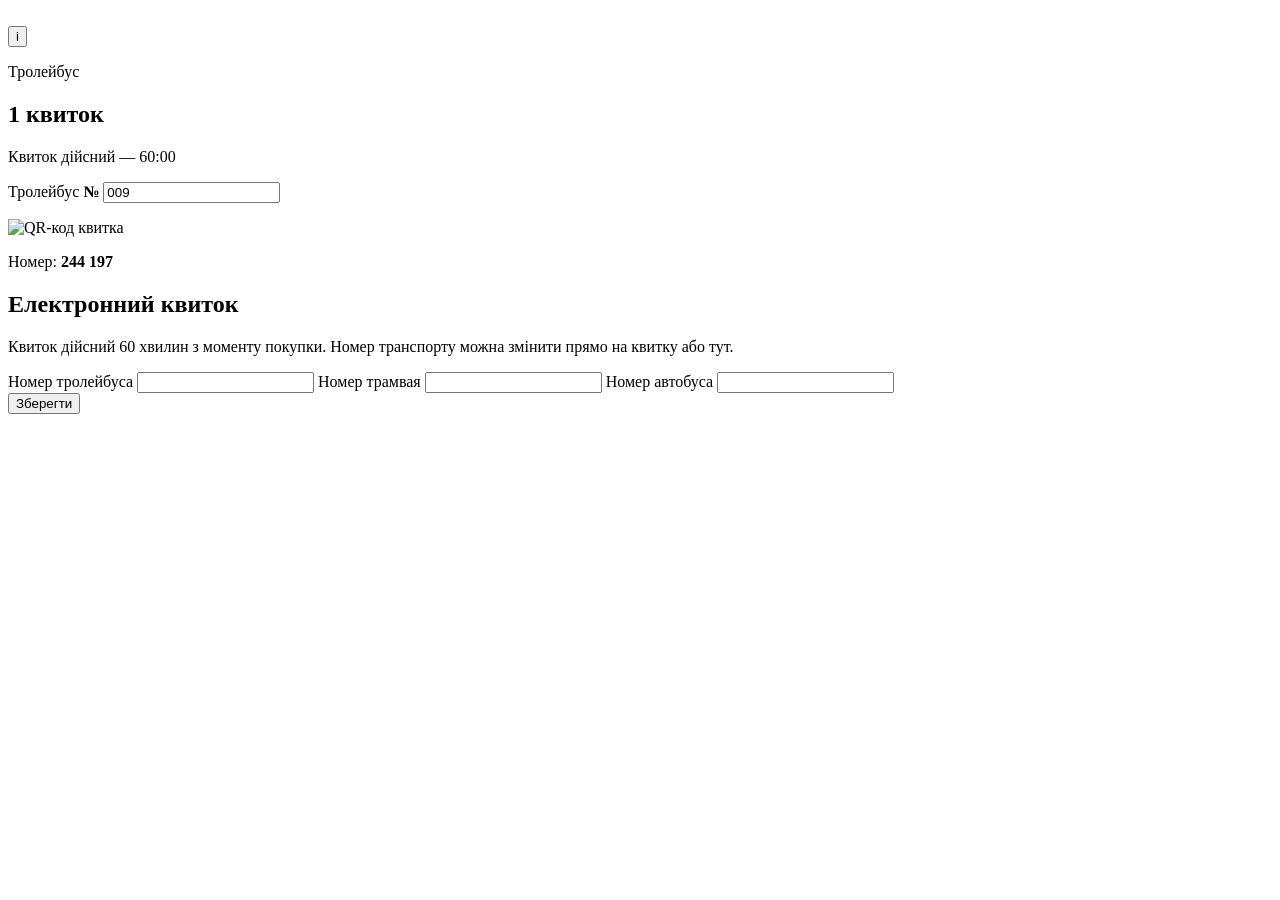
==== index.html @ 1ae1e4d0 "Add files via upload" ====
<!DOCTYPE html>
<html lang="uk">
<head>
  <meta charset="UTF-8">
  <meta name="viewport" content="width=device-width, initial-scale=1, viewport-fit=cover">
  <meta name="theme-color" content="#f2f3f5">
  <title>Тролейбус · квиток</title>
  <link rel="preconnect" href="https://fonts.googleapis.com">
  <link rel="preconnect" href="https://fonts.gstatic.com" crossorigin>
  <link href="https://fonts.googleapis.com/css2?family=Inter:wght@400;500;600;700&display=swap" rel="stylesheet">
  <link rel="stylesheet" href="css/style.css">
</head>
<body data-kind="trolleybus">
  <main class="app">
    <header class="topbar">
      <div class="logo" aria-hidden="true">
        <img src="assets/logo.svg" alt="">
      </div>
      <button class="info-btn" id="info-btn" aria-label="Інформація">i</button>
    </header>

    <article class="ticket">
      <div class="ticket-top">
        <div class="quote">
          <p class="quote-track" id="quote"></p>
        </div>
        <div class="ticket-body">
          <p class="transport" id="transport">Тролейбус</p>
          <p class="purchased" id="purchased"></p>
          <h1 class="amount" id="amount">1 квиток</h1>
          <div class="status" id="status">
            <span class="status-dot"></span>
            <span id="status-text">Квиток дійсний — </span>
            <span id="timer">60:00</span>
          </div>
          <p class="vehicle">
            <span id="transport-label">Тролейбус</span>
            <strong>№</strong>
            <input class="vehicle-input" id="vehicle-input" inputmode="numeric" maxlength="4" aria-label="Номер тролейбуса" value="009">
          </p>
        </div>
      </div>

      <div class="perforation" aria-hidden="true">
        <span class="dash"></span>
      </div>

      <div class="ticket-bottom">
        <div class="qr-wrap">
          <img class="qr" src="assets/qr.png" alt="QR-код квитка" draggable="false">
        </div>
        <p class="number" id="number">Номер: <strong>244 197</strong></p>
      </div>
      <div class="scallop" aria-hidden="true"></div>
    </article>
  </main>

  <div class="overlay" id="overlay">
    <div class="sheet">
      <h2>Електронний квиток</h2>
      <p>Квиток дійсний 60 хвилин з моменту покупки. Номер транспорту можна змінити прямо на квитку або тут.</p>
      <div class="sheet-fields">
        <label>
          Номер тролейбуса
          <input id="trolley-number" inputmode="numeric" maxlength="4" autocomplete="off">
        </label>
        <label>
          Номер трамвая
          <input id="tram-number" inputmode="numeric" maxlength="4" autocomplete="off">
        </label>
        <label>
          Номер автобуса
          <input id="bus-number" inputmode="numeric" maxlength="4" autocomplete="off">
        </label>
      </div>
      <div class="sheet-actions">
        <div class="sheet-links" id="other-tickets"></div>
        <button id="close-info" type="button">Зберегти</button>
      </div>
    </div>
  </div>

  <script src="js/app.js"></script>
</body>
</html>
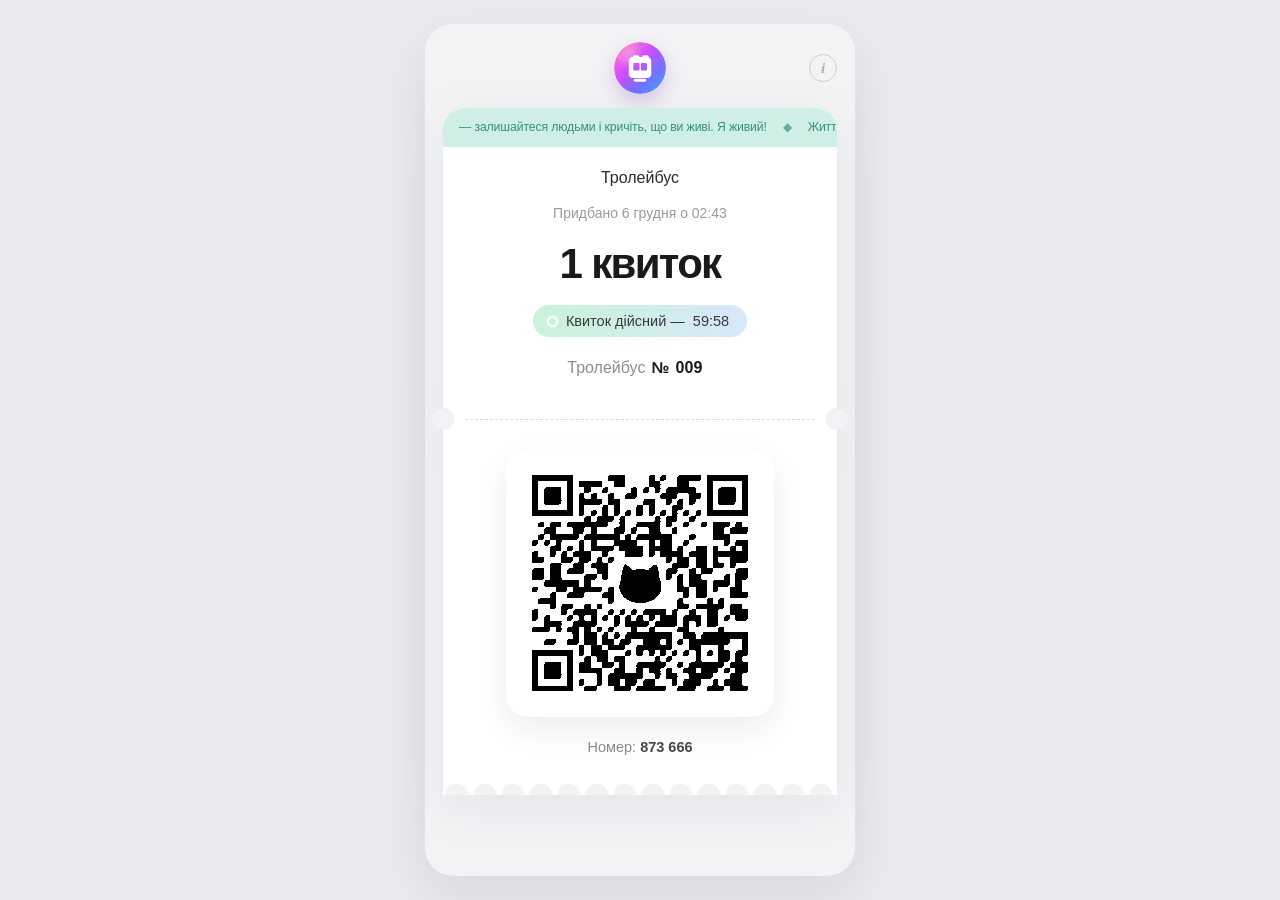
==== commit ee765fd5: "Initial commit" ====
--- a/index.html
+++ b/index.html
@@ -1,85 +1,85 @@
-<!DOCTYPE html>
-<html lang="uk">
-<head>
-  <meta charset="UTF-8">
-  <meta name="viewport" content="width=device-width, initial-scale=1, viewport-fit=cover">
-  <meta name="theme-color" content="#f2f3f5">
-  <title>Тролейбус · квиток</title>
-  <link rel="preconnect" href="https://fonts.googleapis.com">
-  <link rel="preconnect" href="https://fonts.gstatic.com" crossorigin>
-  <link href="https://fonts.googleapis.com/css2?family=Inter:wght@400;500;600;700&display=swap" rel="stylesheet">
-  <link rel="stylesheet" href="css/style.css">
-</head>
-<body data-kind="trolleybus">
-  <main class="app">
-    <header class="topbar">
-      <div class="logo" aria-hidden="true">
-        <img src="assets/logo.svg" alt="">
-      </div>
-      <button class="info-btn" id="info-btn" aria-label="Інформація">i</button>
-    </header>
-
-    <article class="ticket">
-      <div class="ticket-top">
-        <div class="quote">
-          <p class="quote-track" id="quote"></p>
-        </div>
-        <div class="ticket-body">
-          <p class="transport" id="transport">Тролейбус</p>
-          <p class="purchased" id="purchased"></p>
-          <h1 class="amount" id="amount">1 квиток</h1>
-          <div class="status" id="status">
-            <span class="status-dot"></span>
-            <span id="status-text">Квиток дійсний — </span>
-            <span id="timer">60:00</span>
-          </div>
-          <p class="vehicle">
-            <span id="transport-label">Тролейбус</span>
-            <strong>№</strong>
-            <input class="vehicle-input" id="vehicle-input" inputmode="numeric" maxlength="4" aria-label="Номер тролейбуса" value="009">
-          </p>
-        </div>
-      </div>
-
-      <div class="perforation" aria-hidden="true">
-        <span class="dash"></span>
-      </div>
-
-      <div class="ticket-bottom">
-        <div class="qr-wrap">
-          <img class="qr" src="assets/qr.png" alt="QR-код квитка" draggable="false">
-        </div>
-        <p class="number" id="number">Номер: <strong>244 197</strong></p>
-      </div>
-      <div class="scallop" aria-hidden="true"></div>
-    </article>
-  </main>
-
-  <div class="overlay" id="overlay">
-    <div class="sheet">
-      <h2>Електронний квиток</h2>
-      <p>Квиток дійсний 60 хвилин з моменту покупки. Номер транспорту можна змінити прямо на квитку або тут.</p>
-      <div class="sheet-fields">
-        <label>
-          Номер тролейбуса
-          <input id="trolley-number" inputmode="numeric" maxlength="4" autocomplete="off">
-        </label>
-        <label>
-          Номер трамвая
-          <input id="tram-number" inputmode="numeric" maxlength="4" autocomplete="off">
-        </label>
-        <label>
-          Номер автобуса
-          <input id="bus-number" inputmode="numeric" maxlength="4" autocomplete="off">
-        </label>
-      </div>
-      <div class="sheet-actions">
-        <div class="sheet-links" id="other-tickets"></div>
-        <button id="close-info" type="button">Зберегти</button>
-      </div>
-    </div>
-  </div>
-
-  <script src="js/app.js"></script>
-</body>
+<!DOCTYPE html>
+<html lang="uk">
+<head>
+  <meta charset="UTF-8">
+  <meta name="viewport" content="width=device-width, initial-scale=1, viewport-fit=cover">
+  <meta name="theme-color" content="#f2f3f5">
+  <title>Тролейбус · квиток</title>
+  <link rel="preconnect" href="https://fonts.googleapis.com">
+  <link rel="preconnect" href="https://fonts.gstatic.com" crossorigin>
+  <link href="https://fonts.googleapis.com/css2?family=Inter:wght@400;500;600;700&display=swap" rel="stylesheet">
+  <link rel="stylesheet" href="css/style.css">
+</head>
+<body data-kind="trolleybus">
+  <main class="app">
+    <header class="topbar">
+      <div class="logo" aria-hidden="true">
+        <img src="assets/logo.svg" alt="">
+      </div>
+      <button class="info-btn" id="info-btn" aria-label="Інформація">i</button>
+    </header>
+
+    <article class="ticket">
+      <div class="ticket-top">
+        <div class="quote">
+          <p class="quote-track" id="quote"></p>
+        </div>
+        <div class="ticket-body">
+          <p class="transport" id="transport">Тролейбус</p>
+          <p class="purchased" id="purchased"></p>
+          <h1 class="amount" id="amount">1 квиток</h1>
+          <div class="status" id="status">
+            <span class="status-dot"></span>
+            <span id="status-text">Квиток дійсний — </span>
+            <span id="timer">60:00</span>
+          </div>
+          <p class="vehicle">
+            <span id="transport-label">Тролейбус</span>
+            <strong>№</strong>
+            <input class="vehicle-input" id="vehicle-input" inputmode="numeric" maxlength="4" aria-label="Номер тролейбуса" value="009">
+          </p>
+        </div>
+      </div>
+
+      <div class="perforation" aria-hidden="true">
+        <span class="dash"></span>
+      </div>
+
+      <div class="ticket-bottom">
+        <div class="qr-wrap">
+          <img class="qr" src="assets/qr.png" alt="QR-код квитка" draggable="false">
+        </div>
+        <p class="number" id="number">Номер: <strong>244 197</strong></p>
+      </div>
+      <div class="scallop" aria-hidden="true"></div>
+    </article>
+  </main>
+
+  <div class="overlay" id="overlay">
+    <div class="sheet">
+      <h2>Електронний квиток</h2>
+      <p>Квиток дійсний 60 хвилин з моменту покупки. Номер транспорту можна змінити прямо на квитку або тут.</p>
+      <div class="sheet-fields">
+        <label>
+          Номер тролейбуса
+          <input id="trolley-number" inputmode="numeric" maxlength="4" autocomplete="off">
+        </label>
+        <label>
+          Номер трамвая
+          <input id="tram-number" inputmode="numeric" maxlength="4" autocomplete="off">
+        </label>
+        <label>
+          Номер автобуса
+          <input id="bus-number" inputmode="numeric" maxlength="4" autocomplete="off">
+        </label>
+      </div>
+      <div class="sheet-actions">
+        <div class="sheet-links" id="other-tickets"></div>
+        <button id="close-info" type="button">Зберегти</button>
+      </div>
+    </div>
+  </div>
+
+  <script src="js/app.js"></script>
+</body>
 </html>
--- a/css/style.css
+++ b/css/style.css
@@ -0,0 +1,398 @@
+:root {
+  --bg: #f2f3f5;
+  --card: #ffffff;
+  --ink: #1a1a1a;
+  --muted: #9a9a9a;
+  --quote-bg: #cfeee6;
+  --quote-text: #3b8f80;
+  --dash: #e6e6e6;
+  --shadow: 0 10px 30px rgba(17, 24, 39, 0.06);
+  --radius: 22px;
+}
+
+* {
+  box-sizing: border-box;
+  margin: 0;
+  padding: 0;
+}
+
+html,
+body {
+  min-height: 100%;
+}
+
+body {
+  font-family: Inter, -apple-system, BlinkMacSystemFont, "Segoe UI", sans-serif;
+  background: var(--bg);
+  color: var(--ink);
+  -webkit-font-smoothing: antialiased;
+}
+
+.app {
+  width: min(430px, 100%);
+  min-height: 100svh;
+  margin: 0 auto;
+  padding: 18px 18px 36px;
+}
+
+.topbar {
+  display: grid;
+  grid-template-columns: 1fr auto 1fr;
+  align-items: center;
+  margin-bottom: 14px;
+}
+
+.logo {
+  grid-column: 2;
+  width: 52px;
+  height: 52px;
+  border-radius: 50%;
+  overflow: hidden;
+  box-shadow: 0 8px 18px rgba(168, 80, 210, 0.28);
+}
+
+.logo img,
+.logo svg {
+  width: 100%;
+  height: 100%;
+  display: block;
+}
+
+.info-btn {
+  justify-self: end;
+  width: 28px;
+  height: 28px;
+  border: 1.5px solid #cfcfcf;
+  border-radius: 50%;
+  background: transparent;
+  color: #b0b0b0;
+  font: 700 15px/1 Georgia, "Times New Roman", serif;
+  font-style: italic;
+  cursor: pointer;
+  appearance: none;
+}
+
+.ticket {
+  position: relative;
+  filter: drop-shadow(0 12px 24px rgba(15, 23, 42, 0.06));
+}
+
+.ticket-top,
+.ticket-bottom {
+  background: var(--card);
+}
+
+.ticket-top {
+  border-radius: var(--radius) var(--radius) 0 0;
+  overflow: hidden;
+  padding-bottom: 28px;
+}
+
+.quote {
+  background: var(--quote-bg);
+  color: var(--quote-text);
+  font-size: 12.25px;
+  line-height: 1.4;
+  letter-spacing: -0.01em;
+  padding: 11px 0;
+  overflow: hidden;
+  white-space: nowrap;
+}
+
+.quote-track {
+  display: inline-flex;
+  align-items: center;
+  gap: 16px;
+  padding-left: 16px;
+  animation: quote-scroll 22s linear infinite;
+}
+
+.quote-sep {
+  opacity: 0.7;
+}
+
+@keyframes quote-scroll {
+  from { transform: translateX(0); }
+  to { transform: translateX(-50%); }
+}
+
+.ticket-body {
+  padding: 22px 16px 0;
+  text-align: center;
+}
+
+.transport {
+  font-size: 16px;
+  font-weight: 500;
+  color: #2b2b2b;
+}
+
+.purchased {
+  margin-top: 18px;
+  color: var(--muted);
+  font-size: 14px;
+}
+
+.amount {
+  margin-top: 22px;
+  font-size: 42px;
+  font-weight: 700;
+  letter-spacing: -0.04em;
+  line-height: 1;
+}
+
+.status {
+  display: inline-flex;
+  align-items: center;
+  gap: 8px;
+  margin-top: 20px;
+  padding: 8px 18px 8px 14px;
+  border-radius: 999px;
+  background: linear-gradient(90deg, #c9f3d8 0%, #d7e7fb 100%);
+  color: #3a3a3a;
+  font-size: 14.5px;
+  font-weight: 500;
+}
+
+.status.is-expired {
+  background: linear-gradient(90deg, #fde9c4 0%, #f8d4e4 100%);
+  color: #5a5a5a;
+}
+
+.status.is-expired .status-dot,
+.status.is-expired #timer {
+  display: none;
+}
+
+body.is-expired .qr {
+  opacity: 0.32;
+  filter: grayscale(1);
+}
+
+.status-dot {
+  width: 11px;
+  height: 11px;
+  border: 2px solid #fff;
+  border-radius: 50%;
+  box-shadow: 0 0 0 1px rgba(255, 255, 255, 0.4);
+}
+
+.vehicle {
+  margin-top: 22px;
+  color: #8d8d8d;
+  font-size: 16px;
+  display: flex;
+  align-items: baseline;
+  justify-content: center;
+  gap: 6px;
+}
+
+.vehicle strong {
+  color: var(--ink);
+  font-weight: 700;
+  letter-spacing: 0.01em;
+}
+
+.vehicle-input {
+  width: 4.2ch;
+  border: 0;
+  padding: 0;
+  background: transparent;
+  color: var(--ink);
+  font: inherit;
+  font-weight: 700;
+  letter-spacing: 0.01em;
+  outline: none;
+  border-radius: 6px;
+}
+
+.vehicle-input:focus {
+  background: #f4f4f4;
+}
+
+.perforation {
+  position: relative;
+  height: 28px;
+  background: var(--card);
+}
+
+.perforation::before,
+.perforation::after {
+  content: "";
+  position: absolute;
+  top: 50%;
+  width: 22px;
+  height: 22px;
+  border-radius: 50%;
+  background: var(--bg);
+  transform: translateY(-50%);
+  box-shadow: inset 0 1px 2px rgba(0, 0, 0, 0.04);
+}
+
+.perforation::before {
+  left: -11px;
+}
+
+.perforation::after {
+  right: -11px;
+}
+
+.dash {
+  position: absolute;
+  left: 22px;
+  right: 22px;
+  top: 50%;
+  border-top: 1.5px dashed #d9d9d9;
+}
+
+.ticket-bottom {
+  padding: 8px 22px 6px;
+  text-align: center;
+}
+
+.qr-wrap {
+  position: relative;
+  width: min(268px, 72vw);
+  margin: 8px auto 0;
+  padding: 8px;
+  border-radius: 22px;
+  background: #fff;
+  box-shadow: 0 12px 32px rgba(17, 24, 39, 0.08);
+}
+
+.qr {
+  width: 100%;
+  aspect-ratio: 1;
+  object-fit: contain;
+  display: block;
+  image-rendering: pixelated;
+}
+
+.number {
+  margin: 22px 0 18px;
+  color: #8b8b8b;
+  font-size: 14.5px;
+}
+
+.number strong {
+  color: #4a4a4a;
+  font-weight: 600;
+}
+
+.scallop {
+  height: 16px;
+  background:
+    radial-gradient(circle at 14px 16px, var(--bg) 11px, transparent 11.6px);
+  background-size: 28px 16px;
+  background-repeat: repeat-x;
+  background-color: var(--card);
+}
+
+.overlay {
+  position: fixed;
+  inset: 0;
+  background: rgba(20, 20, 20, 0.28);
+  display: none;
+  align-items: flex-end;
+  justify-content: center;
+  padding: 18px;
+  z-index: 10;
+}
+
+.overlay.is-open {
+  display: flex;
+}
+
+.sheet {
+  width: min(430px, 100%);
+  background: #fff;
+  border-radius: 20px;
+  padding: 22px 20px 18px;
+  box-shadow: var(--shadow);
+}
+
+.sheet h2 {
+  font-size: 18px;
+  margin-bottom: 8px;
+}
+
+.sheet p {
+  color: #666;
+  font-size: 14px;
+  line-height: 1.5;
+}
+
+.sheet-fields {
+  display: grid;
+  gap: 12px;
+  margin-top: 16px;
+}
+
+.sheet-fields label {
+  display: grid;
+  gap: 6px;
+  color: #666;
+  font-size: 13px;
+}
+
+.sheet-fields input {
+  height: 44px;
+  border: 1px solid #e6e6e6;
+  border-radius: 12px;
+  padding: 0 12px;
+  font: 600 16px Inter, sans-serif;
+  color: var(--ink);
+  outline: none;
+}
+
+.sheet-fields input:focus {
+  border-color: #c44dff;
+}
+
+.sheet-actions {
+  display: grid;
+  gap: 8px;
+  margin-top: 16px;
+}
+
+.sheet-links {
+  display: grid;
+  gap: 8px;
+}
+
+.sheet button,
+.sheet-link {
+  width: 100%;
+  height: 44px;
+  border: 0;
+  border-radius: 12px;
+  font: 600 15px Inter, sans-serif;
+  cursor: pointer;
+  display: grid;
+  place-items: center;
+  text-decoration: none;
+}
+
+.sheet button {
+  background: #111;
+  color: #fff;
+}
+
+.sheet-link {
+  background: #f3f3f5;
+  color: #222;
+}
+
+@media (min-width: 760px) {
+  body {
+    background: #e9eaee;
+  }
+
+  .app {
+    min-height: calc(100svh - 48px);
+    margin-top: 24px;
+    background: var(--bg);
+    border-radius: 28px;
+    box-shadow: 0 20px 50px rgba(15, 23, 42, 0.08);
+  }
+}
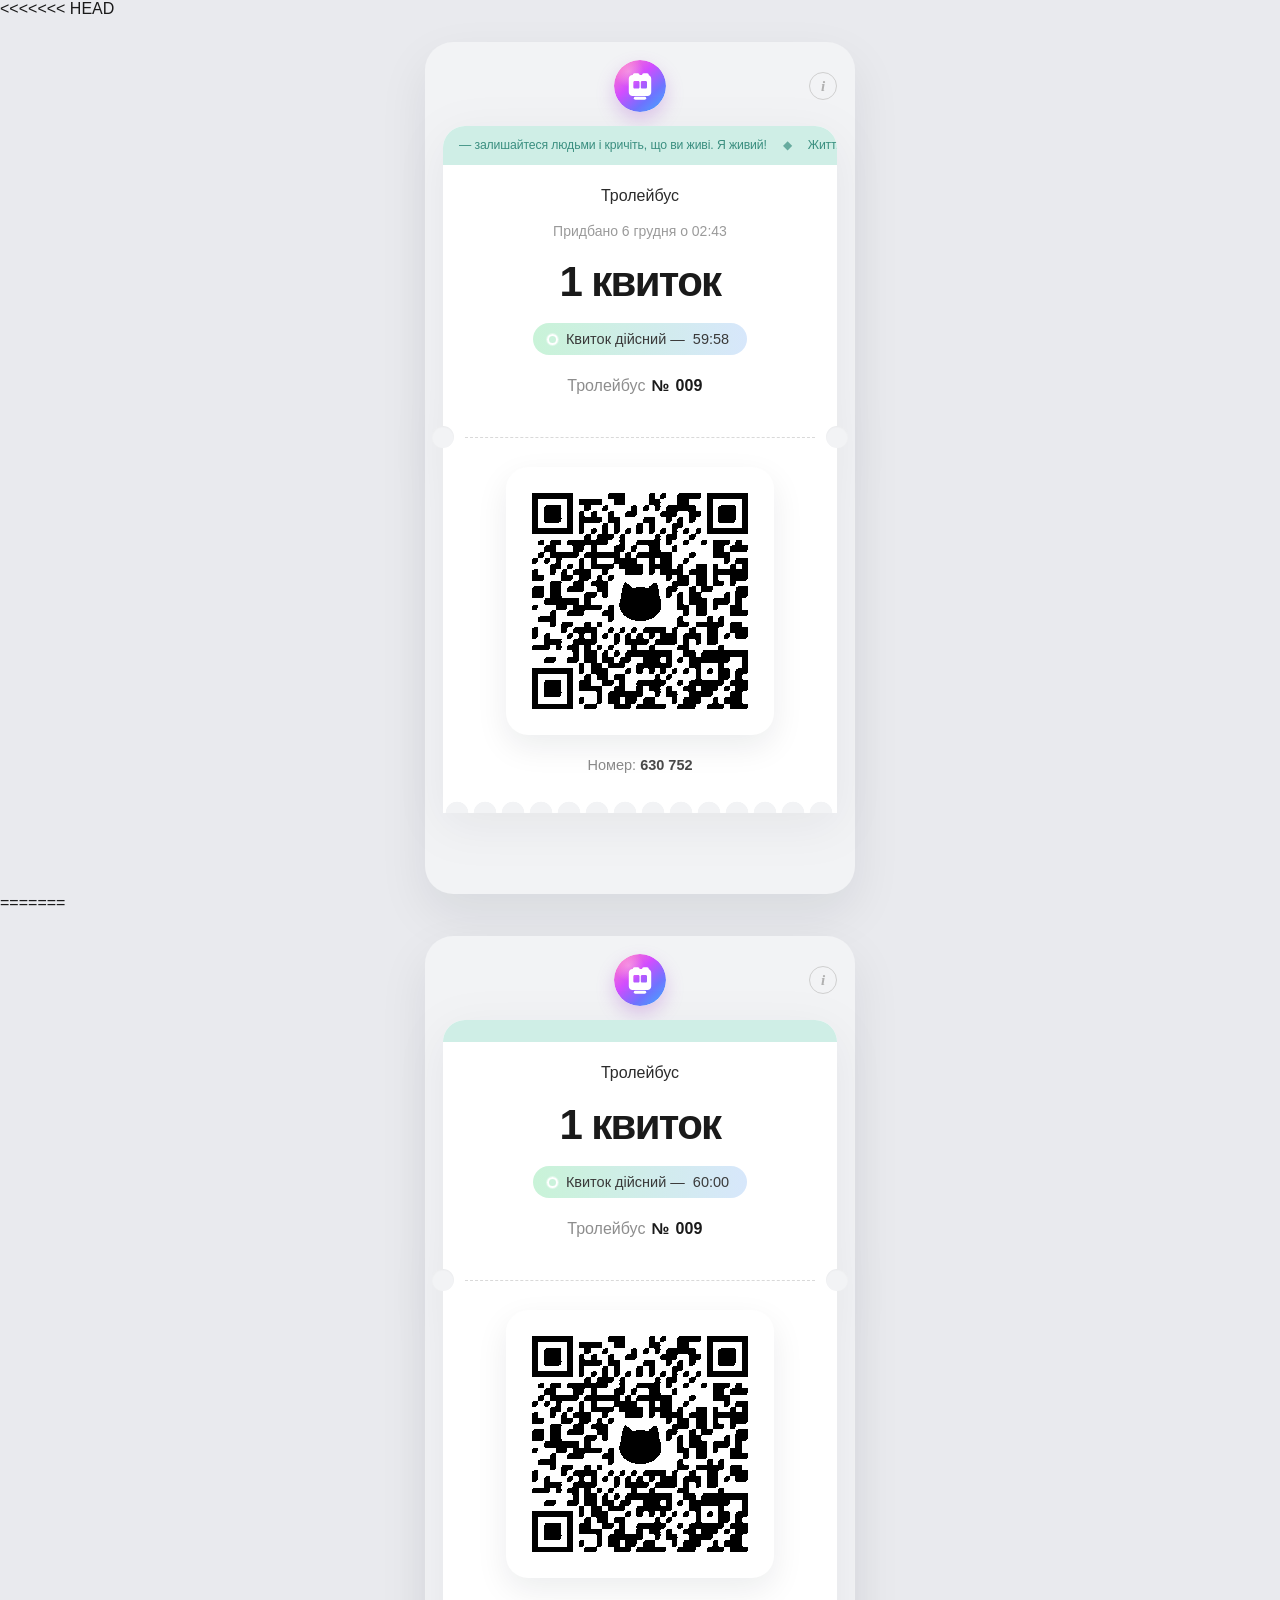
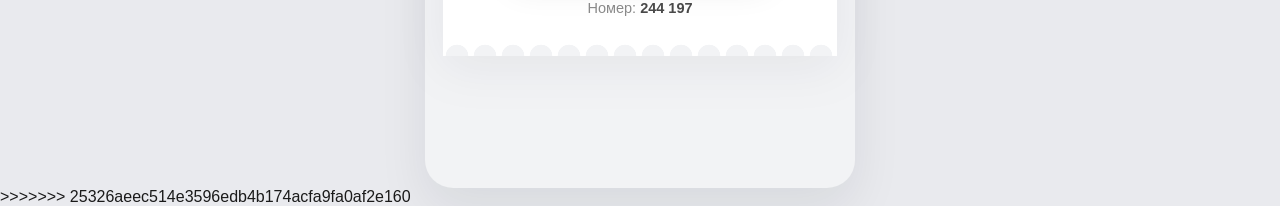
==== commit c1315fab: "Merge GitHub repository" ====
--- a/index.html
+++ b/index.html
@@ -1,3 +1,4 @@
+<<<<<<< HEAD
 <!DOCTYPE html>
 <html lang="uk">
 <head>
@@ -82,4 +83,90 @@
 
   <script src="js/app.js"></script>
 </body>
+=======
+<!DOCTYPE html>
+<html lang="uk">
+<head>
+  <meta charset="UTF-8">
+  <meta name="viewport" content="width=device-width, initial-scale=1, viewport-fit=cover">
+  <meta name="theme-color" content="#f2f3f5">
+  <title>Тролейбус · квиток</title>
+  <link rel="preconnect" href="https://fonts.googleapis.com">
+  <link rel="preconnect" href="https://fonts.gstatic.com" crossorigin>
+  <link href="https://fonts.googleapis.com/css2?family=Inter:wght@400;500;600;700&display=swap" rel="stylesheet">
+  <link rel="stylesheet" href="css/style.css">
+</head>
+<body data-kind="trolleybus">
+  <main class="app">
+    <header class="topbar">
+      <div class="logo" aria-hidden="true">
+        <img src="assets/logo.svg" alt="">
+      </div>
+      <button class="info-btn" id="info-btn" aria-label="Інформація">i</button>
+    </header>
+
+    <article class="ticket">
+      <div class="ticket-top">
+        <div class="quote">
+          <p class="quote-track" id="quote"></p>
+        </div>
+        <div class="ticket-body">
+          <p class="transport" id="transport">Тролейбус</p>
+          <p class="purchased" id="purchased"></p>
+          <h1 class="amount" id="amount">1 квиток</h1>
+          <div class="status" id="status">
+            <span class="status-dot"></span>
+            <span id="status-text">Квиток дійсний — </span>
+            <span id="timer">60:00</span>
+          </div>
+          <p class="vehicle">
+            <span id="transport-label">Тролейбус</span>
+            <strong>№</strong>
+            <input class="vehicle-input" id="vehicle-input" inputmode="numeric" maxlength="4" aria-label="Номер тролейбуса" value="009">
+          </p>
+        </div>
+      </div>
+
+      <div class="perforation" aria-hidden="true">
+        <span class="dash"></span>
+      </div>
+
+      <div class="ticket-bottom">
+        <div class="qr-wrap">
+          <img class="qr" src="assets/qr.png" alt="QR-код квитка" draggable="false">
+        </div>
+        <p class="number" id="number">Номер: <strong>244 197</strong></p>
+      </div>
+      <div class="scallop" aria-hidden="true"></div>
+    </article>
+  </main>
+
+  <div class="overlay" id="overlay">
+    <div class="sheet">
+      <h2>Електронний квиток</h2>
+      <p>Квиток дійсний 60 хвилин з моменту покупки. Номер транспорту можна змінити прямо на квитку або тут.</p>
+      <div class="sheet-fields">
+        <label>
+          Номер тролейбуса
+          <input id="trolley-number" inputmode="numeric" maxlength="4" autocomplete="off">
+        </label>
+        <label>
+          Номер трамвая
+          <input id="tram-number" inputmode="numeric" maxlength="4" autocomplete="off">
+        </label>
+        <label>
+          Номер автобуса
+          <input id="bus-number" inputmode="numeric" maxlength="4" autocomplete="off">
+        </label>
+      </div>
+      <div class="sheet-actions">
+        <div class="sheet-links" id="other-tickets"></div>
+        <button id="close-info" type="button">Зберегти</button>
+      </div>
+    </div>
+  </div>
+
+  <script src="js/app.js"></script>
+</body>
+>>>>>>> 25326aeec514e3596edb4b174acfa9fa0af2e160
 </html>
